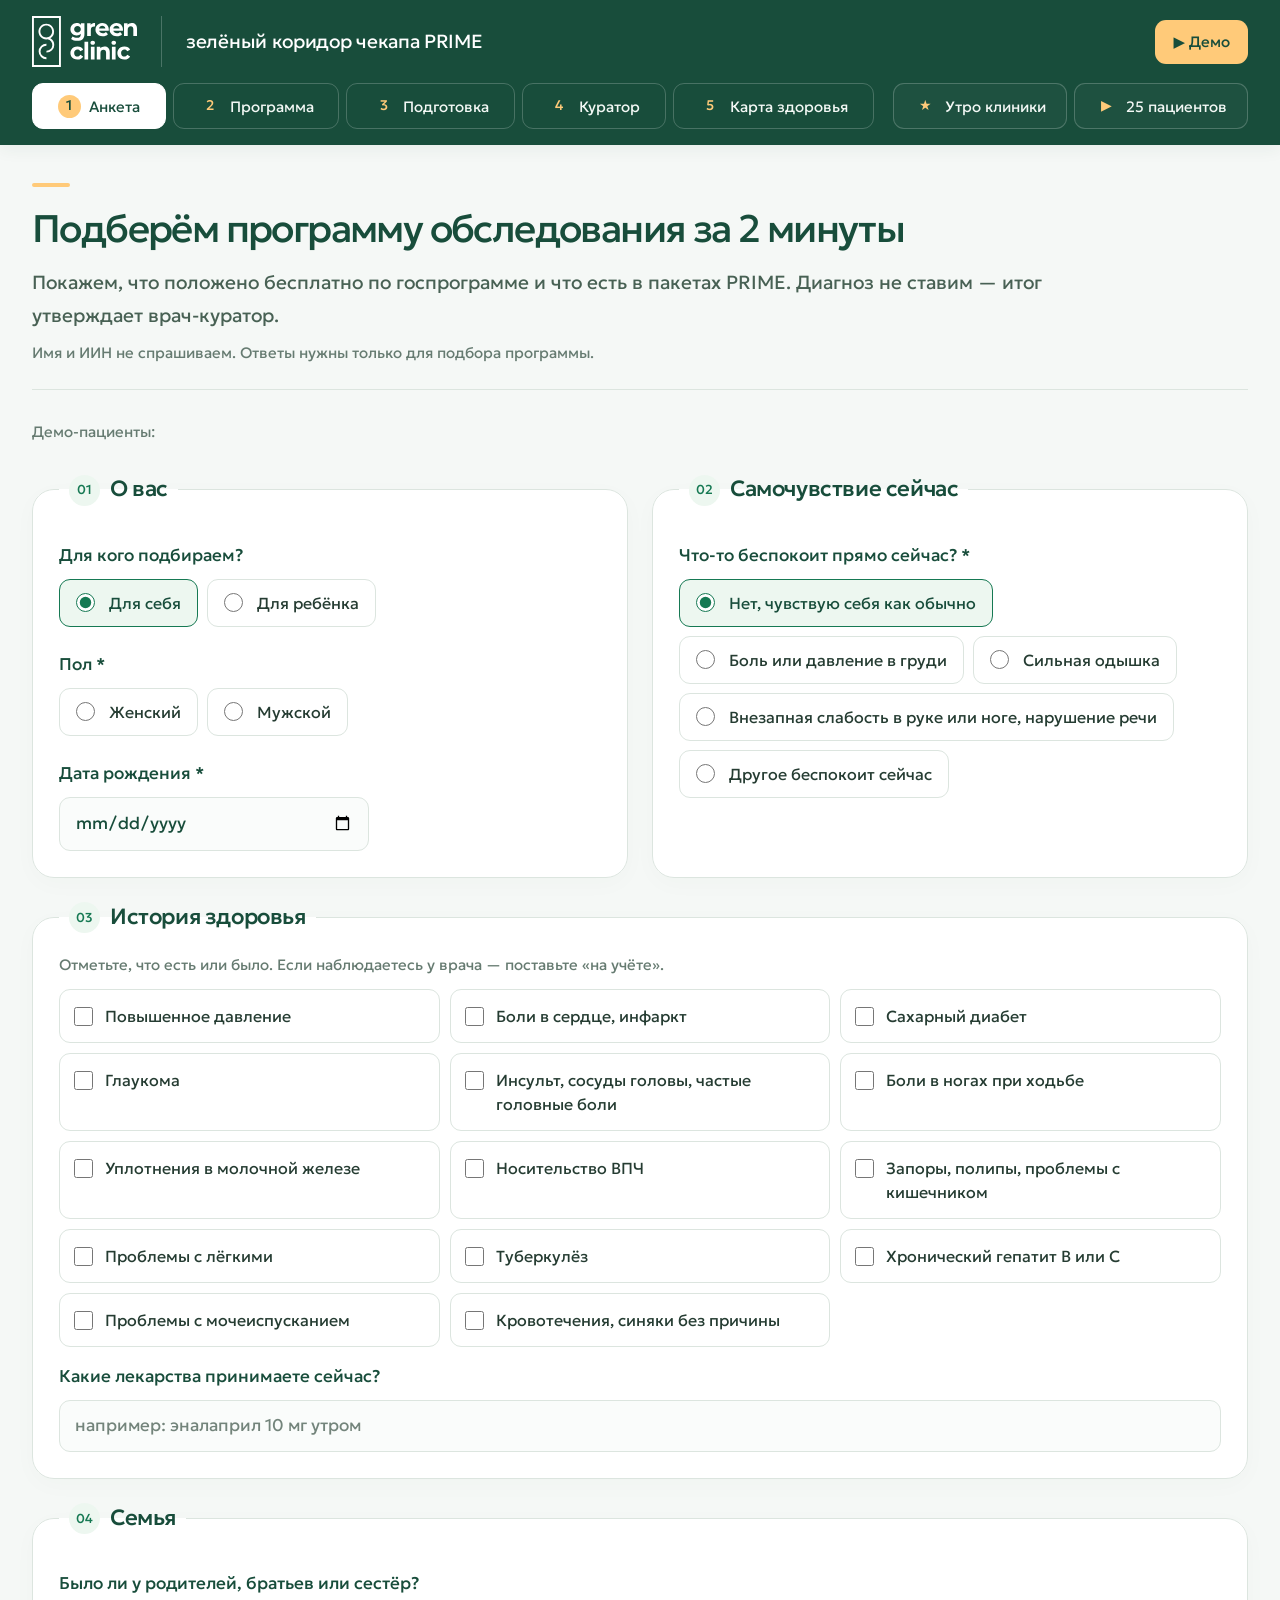
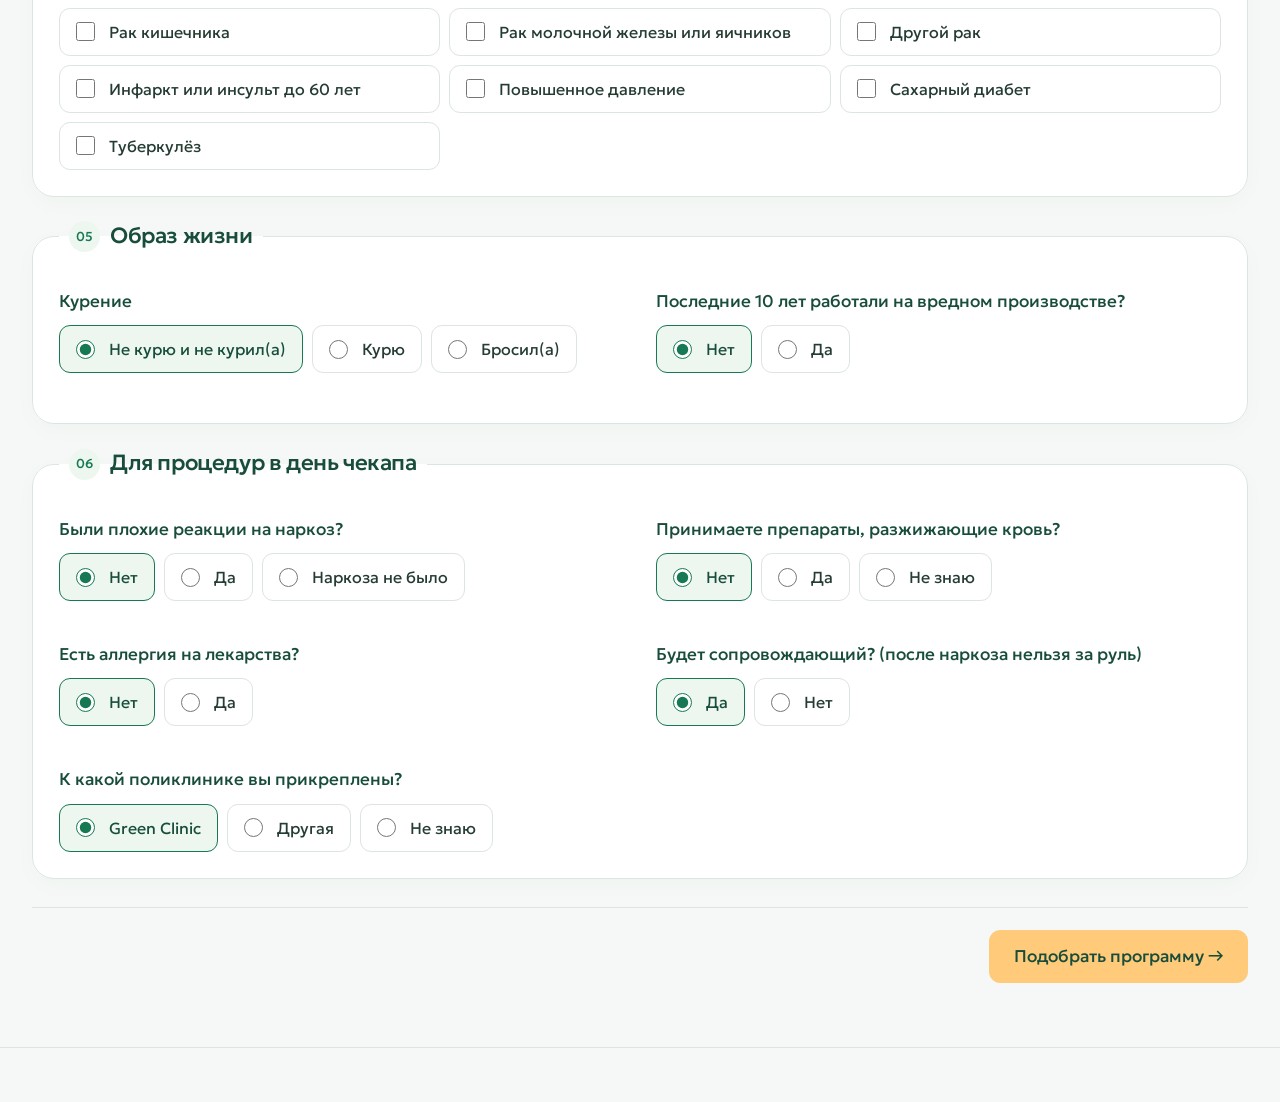
==== static/index.html @ 86896856 "final: Check-up Intelligence — готовый продукт (анкета Натальи → программа PRIME → согласие → подгот" ====
<!doctype html>
<html lang="ru">
<head>
<meta charset="utf-8">
<meta name="viewport" content="width=device-width, initial-scale=1">
<title>Check-up Intelligence — PRIME</title>
<link rel="stylesheet" href="/static/style.css">
<style>/* правки 30.09 после ревью медэксперта — поверх темы */
.exams li.opt { color:#667b71; } .exams li.opt.on { color:inherit; }
.play-btn { background:#ffca79; color:#184d3b; border:0; border-radius:999px; font:600 15px Geologica,system-ui,sans-serif; padding:7px 16px; cursor:pointer; }
.brand { display:flex; align-items:center; gap:10px; color:#fff; text-decoration:none; font-weight:600; }
.prep-img { width:56px; height:56px; float:left; margin:0 12px 4px 0; } .prep-img.big { width:88px; height:88px; }
.prep-line::after, .card.prep::after { content:""; display:block; clear:both; }
.pill-opt { background:#eef1f0; color:#667b71; font-size:11px; border-radius:10px; padding:1px 7px; }
</style>
</head>
<body>
<header class="topbar">
  <a class="brand" href="/"><img src="/static/anketa/logo.svg" alt="Green Clinic" height="34"> <span>зелёный коридор чекапа PRIME</span></a>
  <button class="play-btn" id="btn-play" title="Автопоказ: один пациент проходит все этапы">▶ Демо</button>
  <nav class="steps" id="steps">
    <button data-view="anketa" class="step active"><b>1</b> Анкета</button>
    <button data-view="program" class="step"><b>2</b> Программа</button>
    <button data-view="prep" class="step"><b>3</b> Подготовка</button>
    <button data-view="curator" class="step"><b>4</b> Куратор</button>
    <button data-view="card" class="step"><b>5</b> Карта здоровья</button>
    <button data-view="morning" class="step step-clinic"><b>★</b> Утро клиники</button>
    <button data-view="scenario" class="step step-clinic"><b>▶</b> 25 пациентов</button>
  </nav>
</header>

<main>
  <!-- 1. Анкета -->
  <section id="view-anketa" class="view active">
    <div class="view-head">
      <h1>Подберём программу обследования за 2 минуты</h1>
      <p class="lead">Покажем, что положено бесплатно по госпрограмме и что есть в пакетах PRIME. Диагноз не ставим — итог утверждает врач-куратор.</p>
      <p class="muted small">Имя и ИИН не спрашиваем. Ответы нужны только для подбора программы.</p>
      <div class="samples"><span class="muted small">Демо-пациенты:</span> <span id="sample-buttons"></span></div>
    </div>
    <form id="anketa" class="form" autocomplete="off"></form>
    <div id="stop" class="alert-red hidden"></div>
    <div class="actions"><button id="btn-predict" class="btn-primary">Подобрать программу →</button></div>
  </section>

  <!-- 2. Программа -->
  <section id="view-program" class="view">
    <div class="view-head"><h1>Ваша программа</h1><p class="lead" id="program-lead"></p></div>
    <div id="program"></div>
  </section>

  <!-- 3. Подготовка -->
  <section id="view-prep" class="view">
    <div class="view-head"><h1>Подготовка по дням</h1>
      <p class="lead">Под каждым пунктом — короткий вопрос. Ответьте, чтобы убедиться, что всё понятно.</p></div>
    <div id="prep"></div>
  </section>

  <!-- 4. Куратор -->
  <section id="view-curator" class="view">
    <div class="view-head"><h1>Экран врача-куратора</h1>
      <p class="lead">Правила врач утверждает один раз — скрипт применяет их к каждому пациенту. Здесь куратор проверяет программу, убирает или добавляет пункт и утверждает.</p></div>
    <div id="curator"></div>
  </section>

  <!-- 5. Карта здоровья -->
  <section id="view-card" class="view">
    <div class="view-head"><h1>Карта здоровья</h1>
      <p class="lead">Итог чекапа в одном месте: что пройдено, что осталось, когда повторить.</p></div>
    <div id="card"></div>
  </section>

  <!-- ★ Утро клиники -->
  <section id="view-morning" class="view">
    <div class="view-head"><h1>Утро клиники: карусель кабинетов</h1>
      <p class="lead">Пациенты одного утра с их утверждёнными программами. Каждый идёт в свободный кабинет своей программы: куратор и кровь — сначала, натощак — раньше, наркоз — последним. Скрипт подсказывает, к какому времени звать каждого, чтобы не ждать в коридоре.</p></div>
    <div id="morning"></div>
  </section>
  <!-- ▶ Демо-сценарий -->
  <section id="view-scenario" class="view">
    <div class="view-head"><h1>Демо: 25 пациентов проходят все этапы</h1>
      <p class="lead">Анкета → программа PRIME → информированное согласие → подготовка → утро клиники → карта здоровья и повтор. Всё считает скрипт по правилам с источниками; утверждает врач-куратор.</p></div>
    <div id="scenario"></div>
  </section>
</main>

<footer class="foot muted small" id="foot"></footer>
<script src="/static/app.js"></script>
<script src="/static/spotlight.js"></script>
<script src="/static/tour.js"></script>
</body>
</html>
---- static/style.css ----
/* Green Clinic · PRIME. Local assets and light theme; application classes preserved. */
@font-face {
  font-family: Geologica;
  src: url('/static/fonts/Geologica.ttf') format('truetype');
  font-weight: 100 900;
  font-style: normal;
  font-display: swap;
}
:root {
  color-scheme: light;
  --ink: #184d3b; --text: #253c32; --muted: #667b71;
  --bg: #f5f8f6; --panel: #fff; --line: #dce5df;
  --accent: #ffca79; --free: #167953; --free-bg: #edf7f0;
  --extra: #80520d; --extra-bg: #fff5e4;
  --red: #ac3027; --red-bg: #fff0ed;
  --consent: #456477; --consent-bg: #f0f5f8;
  --shadow: 0 6px 24px #184d3b06;
}
* { box-sizing: border-box; }
html { scroll-padding-top: 170px; }
body { margin: 0; min-width: 320px; background: var(--bg); color: var(--text); font: 18px/1.6 Geologica, Arial, sans-serif; font-synthesis: none; -webkit-font-smoothing: antialiased; }
button, input, select, textarea { font: inherit; }
button, a, input, label, summary { -webkit-tap-highlight-color: transparent; }
button, a, summary { touch-action: manipulation; }
button, summary, select, label:has(input) { cursor: pointer; }
button { line-height: 1.4; }
button:disabled, label:has(input:disabled) { cursor: not-allowed; }
button:disabled { opacity: .5; }
button, input, select, summary, a { transition: background-color .16s, border-color .16s, box-shadow .16s; }
:focus-visible { outline: 3px solid #b67822; outline-offset: 4px; }
a { color: var(--ink); text-underline-offset: 3px; }
h1, h2, h3, p { overflow-wrap: anywhere; }
h1 { margin: 0 0 14px; color: var(--ink); font-size: clamp(32px, 3vw, 44px); font-weight: 450; line-height: 1.18; letter-spacing: -1.6px; }
h2 { margin: 32px 0 16px; color: var(--ink); font-size: 27px; font-weight: 500; line-height: 1.35; letter-spacing: -.65px; }
h3 { margin: 0; color: var(--ink); font-size: 21px; font-weight: 500; line-height: 1.4; letter-spacing: -.25px; }
p { margin: 12px 0; }
b, strong { font-weight: 600; }
.small { font-size: 15px; line-height: 1.6; }
.muted { color: var(--muted); }
.hidden, [hidden] { display: none !important; }
.accent { color: var(--extra); }
.warn { color: var(--red); }

/* Masthead: original logo, seven navigation actions. */
.topbar { position: sticky; top: 0; z-index: 20; display: flex; flex-wrap: wrap; align-items: center; gap: 16px; padding: 16px max(32px, calc((100vw - 1320px) / 2)); background: var(--ink); color: #fff; box-shadow: 0 4px 16px #133e3010; }
.brand { display: flex; align-items: center; gap: 24px; font-size: 19px; font-weight: 400; letter-spacing: -.3px; }
.brand::before { content: ''; display: block; flex: 0 0 120px; height: 51px; background: url('/static/img/green-clinic-logo.svg') left center / auto 51px no-repeat; border-right: 1px solid #ffffff38; }
.brand-mark { display: none; }
.topbar .brand { gap: 24px; font-weight: 400; text-decoration: none; }
.brand:has(img)::before { display: none; }
.topbar .brand img { width: 130px; height: 51px; object-fit: contain; object-position: left center; padding-right: 24px; border-right: 1px solid #ffffff38; }
.topbar .play-btn { margin-left: auto; min-height: 44px; padding: 10px 18px; border-radius: 11px; font-weight: 450; }
.exams .pill-opt { display: inline-block; padding: 3px 8px; border-radius: 7px; font-size: 13px; }
.steps { display: flex; flex: 1 0 100%; gap: 7px; min-width: 0; }
.step { display: inline-flex; align-items: center; justify-content: center; gap: 8px; flex: 1 1 auto; min-height: 46px; padding: 9px 13px; border: 1px solid #ffffff35; border-radius: 11px; background: transparent; color: #f3f8f5; font-size: 15px; white-space: nowrap; }
.step b { display: grid; place-items: center; min-width: 23px; height: 23px; border-radius: 50%; color: var(--accent); font-size: 14px; font-weight: 500; }
.step:hover { background: #ffffff10; border-color: #ffffff70; }
.step.active { background: #fff; border-color: #fff; color: var(--ink); }
.step.active b { background: var(--accent); color: var(--ink); }
.step-clinic { flex-grow: .6; background: #ffffff07; }
.step[data-view='morning'] { margin-left: 12px; }
main { width: 100%; max-width: 1384px; margin: 0 auto; padding: 38px 32px 64px; }
.view { display: none; min-width: 0; }
.view.active { display: block; }
.view-head { margin-bottom: 28px; }
.view-head::before { content: ''; display: block; width: 38px; height: 4px; background: var(--accent); border-radius: 4px; margin-bottom: 20px; }
.lead { max-width: 1110px; margin: 0 0 10px; color: #486154; font-size: 19px; line-height: 1.7; }
.view-head > .small { margin: 8px 0 0; }
.samples { display: flex; align-items: flex-start; gap: 12px; margin-top: 24px; padding-top: 20px; border-top: 1px solid var(--line); }
.samples > span:first-child { flex: 0 0 auto; padding-top: 10px; }
#sample-buttons { display: flex; flex-wrap: wrap; gap: 8px; min-width: 0; }
.samples .chip { background: transparent; }

/* Questionnaire: native controls remain visible and keyboard reachable. */
.form { display: grid; grid-template-columns: repeat(2, minmax(0, 1fr)); gap: 24px; margin-top: 30px; counter-reset: form-section; }
.block { min-width: 0; margin: 0; padding: 20px 26px 26px; background: var(--panel); border: 1px solid var(--line); border-radius: 22px; box-shadow: var(--shadow); }
.block legend { max-width: 100%; padding: 0 10px; color: var(--ink); font-size: 22px; line-height: 1.4; font-weight: 500; letter-spacing: -.4px; }
.block:not(.consent-data) legend::before { counter-increment: form-section; content: counter(form-section, decimal-leading-zero); display: inline-grid; place-items: center; width: 31px; height: 31px; margin-right: 10px; border-radius: 50%; background: var(--free-bg); color: var(--free); font-size: 13px; vertical-align: 2px; letter-spacing: 0; }
.block > p:first-of-type { margin-top: 0; }
.q { min-width: 0; margin: 16px 0 24px; }
.q:last-child { margin-bottom: 0; }
.q-label { display: block; margin-bottom: 10px; font-size: 17px; font-weight: 450; color: var(--ink); }
.chips { display: flex; flex-wrap: wrap; gap: 9px; }
.chip { display: inline-flex; align-items: center; justify-content: flex-start; gap: 9px; max-width: 100%; min-height: 48px; padding: 11px 16px; border: 1px solid var(--line); border-radius: 11px; background: #fff; color: var(--text); font-size: 16px; line-height: 1.5; text-align: left; overflow-wrap: anywhere; }
.chip:hover { border-color: var(--free); background: #f6faf7; }
.chip:has(input:focus-visible), .chip:focus-visible { outline: 3px solid #b67822; outline-offset: 3px; }
.chip input { display: inline-block; }
.chip.on { border-color: var(--free); background: var(--free-bg); color: var(--ink); }
button.chip.on { background: var(--ink); border-color: var(--ink); color: #fff; }
.chip.ok { background: var(--free-bg); border-color: var(--free); color: #146444; }
.chip.bad { background: var(--red-bg); border-color: var(--red); color: var(--red); }
.chip.small { min-height: 44px; padding: 8px 12px; font-size: 14px; }
input[type='checkbox'], input[type='radio'] { flex-shrink: 0; width: 19px; height: 19px; margin: 0 5px 0 0; accent-color: var(--free); vertical-align: -3px; }
input[type='text'], input[type='number'], input[type='date'], input:not([type]), select, .note { min-width: 0; max-width: 100%; min-height: 50px; padding: 12px 15px; border: 1px solid var(--line); border-radius: 11px; background: #fafcfb; color: var(--ink); font-size: 17px; line-height: 1.5; }
input::placeholder { color: #73847b; opacity: 1; }
input:hover, select:hover { border-color: #a3b9ab; }
input:focus, select:focus { border-color: var(--free); background: #fff; }
.q > input { width: 100%; }
.q > input[type='number'], .q > input[type='date'] { max-width: 310px; }
.block:has([name='conditions']), .block:has([name='family_history']), .block:has([name='anesthesia_reaction']), .consent-data { grid-column: 1 / -1; }
.cond-grid { display: grid; grid-template-columns: repeat(3, minmax(0, 1fr)); gap: 10px; margin-top: 6px; }
.cond { min-width: 0; padding: 14px; border: 1px solid var(--line); border-radius: 11px; font-size: 16px; line-height: 1.5; }
.cond > label { display: flex; gap: 7px; align-items: flex-start; }
.cond input { margin-top: 3px; }
.cond:hover { border-color: #a3b9ab; }
.cond.on { border-color: var(--free); background: var(--free-bg); }
.cond .reg { display: flex; margin: 12px 0 0 26px; color: var(--ink); }
.block:has([name='family_history']) .chips { display: grid; grid-template-columns: repeat(3, minmax(0, 1fr)); }
.block:has([name='anesthesia_reaction']) { display: grid; grid-template-columns: repeat(2, minmax(0, 1fr)); column-gap: 32px; }
.block:has([name='smoke_status']), .block:has([name='last_period']) { grid-column: 1 / -1; display: grid; grid-template-columns: repeat(2, minmax(0, 1fr)); column-gap: 32px; }
.block:has([name='dysuria']) { grid-column: 1 / -1; }
.consent-data { background: var(--consent-bg); border-color: #c9d8e1; box-shadow: none; }
.consent-data legend { color: var(--consent); font-size: 19px; }
.consent-data p { max-width: 1120px; margin: 4px 0 15px; }
.consent-data .chip { border-color: #bdced8; }
.consent-data .chip.on, .consent .chip.on, .consent-check .chip.on { color: #2d4f62; background: #e3edf3; border-color: #7394a6; }
.consent-data input, .consent input, .consent-check input { accent-color: var(--consent); }
.chip:has(input[name='urgent']:checked:not([value='none'])) { background: var(--red-bg); color: var(--red); border-color: var(--red); }
.chip:has(input[name='urgent']:checked:not([value='none'])) input { accent-color: var(--red); }

/* Actions and feedback. */
.actions { display: flex; flex-wrap: wrap; justify-content: flex-end; align-items: center; gap: 16px; margin-top: 28px; padding-top: 22px; border-top: 1px solid var(--line); }
.btn-primary, .btn { display: inline-flex; align-items: center; justify-content: center; gap: 10px; min-height: 52px; max-width: 100%; padding: 14px 24px; border-radius: 11px; border: 1px solid var(--ink); font-size: 17px; font-weight: 450; text-align: center; }
.btn-primary { background: var(--accent); border-color: var(--accent); color: var(--ink); }
.btn-primary:hover:not(:disabled) { background: #ffbd57; border-color: #ffbd57; box-shadow: 0 4px 12px #b5791720; }
.btn { background: #fff; color: var(--ink); }
.btn:hover:not(:disabled) { background: var(--free-bg); }
.btn.small { min-height: 44px; padding: 9px 14px; font-size: 14px; }
.alert-red { margin-top: 22px; padding: 24px 28px; border: 1px solid #e5b0a9; border-left: 5px solid var(--red); border-radius: 16px; background: var(--red-bg); color: var(--red); font-size: 20px; line-height: 1.65; }
.approved { padding: 11px 16px; border-radius: 10px; color: #146444; background: var(--free-bg); font-weight: 500; }

/* Program, consent, preparation, and the daily route. */
.grid2 { display: grid; grid-template-columns: repeat(2, minmax(0, 1fr)); gap: 24px; align-items: start; }
.grid2 > * { min-width: 0; }
#program > .grid2 > div > h2 { min-height: 73px; margin-top: 0; }
.card { min-width: 0; margin-bottom: 18px; padding: 24px 26px; border: 1px solid var(--line); border-radius: 20px; background: var(--panel); box-shadow: var(--shadow); }
.card > p:first-child { margin-top: 0; }
.card > :last-child { margin-bottom: 0; }
.card-top { display: flex; flex-direction: column; align-items: flex-start; gap: 12px; margin-bottom: 14px; }
.card.free { border-top: 4px solid var(--free); }
.card.prime { border-top: 4px solid var(--ink); }
.card.prime > p:first-child { padding-bottom: 16px; border-bottom: 1px solid var(--line); color: var(--ink); }
.card.extra { background: var(--extra-bg); border-color: #f0d9b2; border-top: 4px solid var(--accent); }
.muted-card { background: #edf2ee; box-shadow: none; }
.muted-card h3 { color: #536b5e; font-size: 18px; }
.pill, .pill-free-s { display: inline-block; max-width: 100%; width: fit-content; padding: 5px 11px; border-radius: 8px; font-size: 14px; line-height: 1.5; font-weight: 500; }
.pill-free, .pill-free-s { background: #e0f1e6; color: #146444; }
.pill-extra { background: var(--accent); color: #60400f; }
.pill-free-s { padding: 3px 8px; font-size: 13px; vertical-align: 1px; }
.h-free { color: var(--free); }
.h-prime { color: var(--ink); }
.dots { margin: 12px 0; padding-left: 22px; }
.dots li { padding: 3px 0 3px 3px; }
.dots li::marker { color: var(--free); }
.exams { list-style: none; padding: 0; margin: 0; }
.exams li { padding: 12px 0; border-bottom: 1px solid #e7eee9; }
.exams li:last-child { border-bottom: 0; }
.exams li.emph { margin: 0 -12px; padding: 12px; background: var(--extra-bg); border-radius: 9px; }
.choice { display: grid; gap: 9px; margin: 18px 0; }
.choice label { display: flex; align-items: flex-start; gap: 7px; padding: 13px 14px; border: 1px solid var(--line); border-radius: 11px; font-size: 16px; line-height: 1.6; }
.choice input { margin-top: 4px; }
.choice label:hover { border-color: var(--free); }
.choice label.on { border-color: var(--free); background: var(--free-bg); }
.meta { margin-top: 14px; color: var(--muted); font-size: 14px; line-height: 1.65; overflow-wrap: anywhere; }
.src { border-bottom: 1px dotted var(--muted); cursor: help; }
.extra-row { display: flex; align-items: flex-start; gap: 10px; padding: 12px 0; }
.extra-row input { margin-top: 5px; accent-color: #9a6720; }
.card.consent { border-color: #cbd9e2; border-top: 4px solid var(--consent); background: #fbfdfe; }
.consent > p:first-child { max-width: 1120px; color: #486274; }
.consent-item { padding: 22px 0; border-top: 1px solid #d9e3e9; }
.consent-item h3 { color: #36576b; }
.consent-item.ok h3 { color: var(--free); }
.consent-item dl { display: grid; grid-template-columns: 150px minmax(0, 1fr); gap: 8px 20px; margin: 16px 0; font-size: 16px; }
.consent-item dt { color: var(--consent); font-weight: 450; }
.consent-item dd { margin: 0; }
.consent-item .chip { margin-top: 15px; }
.consent-check { display: grid; gap: 10px; margin-top: 22px; padding: 18px; border: 1px solid #d5e0e7; border-radius: 13px; color: #36576b; background: var(--consent-bg); }
.consent-check .chip { font-size: 15px; }
.route { padding: 0; margin: 0; list-style: none; border: 1px solid var(--line); border-radius: 20px; background: #fff; overflow: hidden; }
.route li { display: grid; grid-template-columns: 76px minmax(0, 1fr) 65px; align-items: start; gap: 20px; padding: 22px 26px; border-bottom: 1px solid var(--line); }
.route li:last-child { border-bottom: 0; }
.route .time { padding: 5px 0; border-radius: 8px; background: var(--free-bg); color: var(--ink); font-size: 20px; text-align: center; font-weight: 500; font-variant-numeric: tabular-nums; }
.route li > .small { padding-top: 7px; text-align: right; }
.r-body { min-width: 0; }
.r-title { margin-bottom: 5px; color: var(--ink); font-size: 19px; font-weight: 500; }
.room { display: inline-block; margin: 0 6px 4px 0; padding: 4px 9px; border-radius: 7px; background: var(--ink); color: #fff; font-size: 14px; font-weight: 450; vertical-align: 2px; white-space: nowrap; }
.prep-info { margin-top: 14px; padding: 10px 16px; border: 1px solid #f0dfc1; border-radius: 11px; background: var(--extra-bg); }
.prep-info summary { min-height: 28px; color: var(--extra); font-size: 16px; font-weight: 500; }
.prep-info[open] summary { margin-bottom: 8px; }
.prep-line { padding: 7px 0; font-size: 16px; line-height: 1.7; }
.prep-line .meta { margin-top: 4px; }
.prep h3 { color: var(--ink); }
.prep { border-left: 4px solid var(--accent); }
.prep > p { max-width: 1050px; }
.quiz { margin-top: 20px; padding: 18px 20px; border: 1px solid #e4eae5; border-radius: 13px; background: #f6f9f7; }
.ok-t, .bad-t { margin-top: 12px; font-weight: 500; }
.ok-t { color: var(--free); }
.bad-t { color: var(--red); }

/* Clinical tables and the health record. */
.tbl { width: 100%; margin-top: 18px; border-spacing: 0; border: 1px solid var(--line); border-radius: 16px; background: #fff; overflow: hidden; }
.tbl th { padding: 16px 18px; color: #fff; background: var(--ink); font-size: 16px; font-weight: 450; text-align: left; line-height: 1.45; }
.tbl td { padding: 15px 18px; border-top: 1px solid var(--line); vertical-align: top; overflow-wrap: anywhere; }
.tbl tbody tr:first-child td { border-top: 0; }
.tbl tbody tr:nth-child(even) { background: #f8faf8; }
.tbl tbody tr:hover { background: #f0f6f2; }
.tbl tr.off td { color: #758078; background: #f0f2f0; text-decoration: line-through; }
.tbl td:first-child:has(input[type='checkbox']) { width: 64px; text-align: center; }
.tbl input[type='checkbox'] { margin-top: 4px; }
.grid2.curator { grid-template-columns: minmax(0, 1fr); gap: 18px; }
.curator .card { margin-bottom: 0; }
.curator .card:first-child { display: grid; grid-template-columns: repeat(2, minmax(0, 1fr)); column-gap: 32px; }
.curator .card:first-child > h3, .curator .card:first-child > .dots, .curator .card:first-child > p { grid-column: 1; }
.curator .consent-check { grid-column: 2; grid-row: 1 / span 3; margin-top: 0; }
.curator .card:nth-child(2) { display: grid; grid-template-columns: 1fr 1fr auto; align-items: center; gap: 20px; }
.curator select { display: block; width: 100%; margin: 0; }
select { min-width: 0; margin-right: 8px; }
#curator > .tbl { table-layout: fixed; }
#curator > .tbl th:first-child { width: 5%; }
#curator > .tbl th:nth-child(2) { width: 30%; }
#curator > .tbl th:nth-child(3) { width: 19%; }
#curator > .tbl th:nth-child(4) { width: 28%; }
#curator > .tbl th:nth-child(5) { width: 18%; }
.sheet { display: none; }
.progress { height: 12px; background: #dfeae3; border-radius: 10px; overflow: hidden; }
.progress div { height: 100%; background: var(--free); border-radius: inherit; }
#card > p:first-child { padding: 16px 20px; border: 1px solid #cae0d1; border-radius: 12px; color: #226347; background: var(--free-bg); }
#card > .tbl { table-layout: fixed; }
#card > .tbl th:first-child { width: 90px; }
#card > .tbl th:nth-child(2) { width: 43%; }
.note { width: 100%; }
.note.wide { max-width: 640px; margin-top: 14px; }
.next { list-style: none; padding: 0; margin: 0; background: #fff; border: 1px solid var(--line); border-radius: 16px; }
.next li { display: flex; flex-wrap: wrap; align-items: center; gap: 12px; padding: 16px 20px; border-bottom: 1px solid var(--line); }
.next li:last-child { border-bottom: 0; }
.next li > b { color: var(--ink); font-size: 22px; }
.next li > button { margin-left: auto; }
.stars { display: flex; gap: 8px; }
.star { display: grid; place-items: center; min-width: 48px; min-height: 48px; padding: 0; border: 0; border-radius: 8px; background: transparent; color: #b4c3b9; font-size: 36px; line-height: 1; }
.star.on { color: #b77716; }
.star:hover { background: var(--extra-bg); color: #b77716; }

/* Morning operations: readable metrics and distinct scheduling lanes. */
.mode { gap: 10px; align-items: center; margin: 0 0 20px; }
.places { display: inline-flex; flex-wrap: wrap; align-items: center; gap: 8px; margin-left: auto; color: var(--muted); font-size: 15px; }
.places .chip { justify-content: center; min-width: 44px; }
.capacity { margin-bottom: 20px; padding: 18px 22px; border: 1px solid #ecd4ad; border-radius: 14px; background: var(--extra-bg); color: #77541d; font-size: 16px; }
.capacity b { margin: 0 5px; color: var(--ink); font-size: 23px; white-space: nowrap; }
.compare { display: grid; grid-template-columns: repeat(3, minmax(0, 1fr)); gap: 24px; margin-bottom: 20px; padding: 26px 28px; border: 1px solid #c5dccd; border-radius: 20px; background: #eaf4ee; }
.compare > div + div { padding-left: 24px; border-left: 1px solid #c5dccd; }
.compare .muted { color: #466755; }
.compare b { display: block; margin-top: 7px; color: var(--ink); font-size: 32px; line-height: 1.3; font-weight: 500; letter-spacing: -.7px; font-variant-numeric: tabular-nums; }
.kpis { display: grid; grid-template-columns: repeat(4, minmax(0, 1fr)); gap: 16px; margin: 18px 0 24px; }
.kpi { min-width: 0; padding: 22px 24px; border: 1px solid var(--line); border-radius: 18px; background: #fff; box-shadow: var(--shadow); }
.kpi b { display: block; margin-bottom: 7px; color: var(--ink); font-size: 36px; line-height: 1.25; font-weight: 500; letter-spacing: -1px; }
.kpi span { display: block; color: var(--muted); font-size: 15px; line-height: 1.6; }
.warn-k { border-color: #ecd4ad; background: var(--extra-bg); }
.warn-k b { color: var(--extra); }
#scenario .warn-k { border-color: #e6b9b2; background: var(--red-bg); }
#scenario .warn-k b, #scenario .warn-k span { color: var(--red); }
.gantt { position: relative; padding: 20px 30px 14px 22px; border: 1px solid var(--line); border-radius: 18px; background: #fff; }
.g-row { display: grid; grid-template-columns: 295px minmax(0, 1fr); align-items: center; gap: 18px; padding: 15px 0; border-bottom: 1px solid #e8eeea; }
.g-label { min-width: 0; color: var(--ink); font-size: 16px; font-weight: 450; line-height: 1.5; }
.g-label .small { margin-top: 4px; font-size: 13px; font-weight: 400; }
.g-track { position: relative; height: 36px; border-radius: 7px; background: repeating-linear-gradient(90deg, transparent 0, transparent calc(12.5% - 1px), #dfe7e1 calc(12.5% - 1px), #dfe7e1 12.5%), #f4f7f5; }
.g-bar { position: absolute; top: 3px; bottom: 3px; display: flex; align-items: center; justify-content: center; border-radius: 5px; color: #fff; font-size: 12px; line-height: 1; font-weight: 500; overflow: hidden; }
.g-axis { position: relative; height: 35px; margin: 12px 0 0 313px; overflow: clip; }
.g-axis span { position: absolute; color: #586f62; font-size: 13px; transform: translateX(-50%); white-space: nowrap; }
.g-axis span:first-child { transform: none; }
.b-cur { background: #456c88; }
.b-lab { background: #8661a5; }
.b-diag { background: #167953; }
.b-endo { background: #b65327; }
.b-rest { background: #d3ded6; color: #3f594a; }
.legend { display: flex; flex-wrap: wrap; gap: 10px; margin-top: 16px; }
.legend span { padding: 6px 12px; border-radius: 8px; color: #fff; font-size: 14px; }
.legend .b-rest { color: #3f594a; }
.load { display: grid; gap: 0; padding: 14px 24px; border: 1px solid var(--line); border-radius: 18px; background: #fff; }
.l-row { display: grid; grid-template-columns: 340px minmax(0, 1fr) 58px; align-items: center; gap: 22px; padding: 12px 0; border-bottom: 1px solid #e8eeea; font-size: 16px; }
.l-row:last-child { border-bottom: 0; }
.l-row > span:last-child { color: var(--ink); font-weight: 500; text-align: right; font-variant-numeric: tabular-nums; }
.l-bar { height: 12px; border-radius: 8px; background: #e9efeb; overflow: hidden; }
.l-bar div { max-width: 100%; height: 100%; border-radius: inherit; background: var(--free); }
.scn-wrap { width: 100%; overflow-x: auto; border: 1px solid var(--line); border-radius: 16px; background: #fff; }
.tbl.scn { min-width: 1200px; margin: 0; border: 0; border-radius: 0; table-layout: fixed; }
.tbl.scn th, .tbl.scn td { padding: 16px 13px; font-size: 15px; }
.tbl.scn th:first-child { width: 14%; }
.tbl.scn th:nth-child(2) { width: 7%; }
.tbl.scn th:nth-child(3) { width: 24%; }
.tbl.scn th:nth-child(4) { width: 17%; }
.tbl.scn th:nth-child(5) { width: 9%; }
.tbl.scn th:nth-child(6) { width: 14%; }
.tbl.scn th:nth-child(7) { width: 15%; }
.tbl.scn .small { font-size: 14px; }
.tbl.scn td:nth-child(2) { color: var(--free); font-weight: 500; }
.tbl.scn tr.stop td { color: var(--red); background: var(--red-bg); font-weight: 400; }
.tbl.scn tr.stop .chip { color: var(--red); border-color: #e4b5ad; background: #fff8f6; }
.foot { max-width: 1320px; margin: 0 auto; padding: 24px 0 30px; border-top: 1px solid var(--line); font-size: 13px; line-height: 1.8; }

@media (min-width: 1600px) {
  main { max-width: 1480px; }
  .topbar { padding-inline: max(40px, calc((100vw - 1416px) / 2)); }
  .step { font-size: 16px; }
}
@media (max-width: 1100px) {
  .topbar { padding: 14px 24px; }
  .steps { flex-wrap: wrap; }
  .step { flex: 1 1 auto; }
  .step[data-view='morning'] { margin-left: 0; }
  main { padding-inline: 24px; }
  .form, .grid2 { gap: 18px; }
  .block, .card { padding-inline: 20px; }
  .cond-grid, .block:has([name='family_history']) .chips { grid-template-columns: repeat(2, minmax(0, 1fr)); }
  .places { width: 100%; margin-left: 0; }
  .compare b { font-size: 27px; }
  .g-row { grid-template-columns: 240px minmax(0, 1fr); }
  .g-axis { margin-left: 258px; }
  .foot { margin-inline: 24px; }
}
@media (max-width: 860px) {
  html { scroll-padding-top: 24px; }
  .topbar { position: relative; }
  body { font-size: 17px; }
  .grid2, .form { grid-template-columns: minmax(0, 1fr); }
  #program > .grid2 > div > h2 { min-height: 0; }
  .curator .card:first-child, .curator .card:nth-child(2) { display: block; }
  .curator .consent-check { margin-top: 22px; }
  .curator select { margin: 18px 0 14px; }
  .block:has([name='anesthesia_reaction']), .block:has([name='smoke_status']), .block:has([name='last_period']) { grid-template-columns: minmax(0, 1fr); }
  .kpis { grid-template-columns: repeat(2, minmax(0, 1fr)); }
  .compare { gap: 16px; padding: 20px; }
  .compare > div + div { padding-left: 16px; }
  .compare b { font-size: 24px; }
  .l-row { grid-template-columns: 240px minmax(0, 1fr) 50px; gap: 15px; }
  .route li { gap: 14px; padding: 20px; }
  .samples { flex-direction: column; }
  .samples > span:first-child { padding-top: 0; }
}
@media (max-width: 600px) {
  body { font-size: 16px; }
  .topbar { display: grid; grid-template-columns: minmax(0, 1fr) auto; padding: 16px; gap: 18px 10px; }
  .brand { gap: 16px; font-size: 14px; line-height: 1.65; letter-spacing: 0; }
  .brand::before { flex-basis: 99px; height: 43px; background-size: auto 40px; }
  .topbar .brand { gap: 12px; min-width: 0; font-size: 12px; line-height: 1.5; }
  .topbar .brand img { flex: 0 0 76px; width: 76px; height: 38px; padding-right: 12px; }
  .topbar .play-btn { margin: 0; padding: 10px 12px; font-size: 13px; }
  .steps { display: grid; grid-column: 1 / -1; grid-template-columns: repeat(2, minmax(0, 1fr)); gap: 7px; width: 100%; }
  .step { justify-content: flex-start; gap: 7px; min-height: 44px; padding: 9px 10px; font-size: 13px; white-space: normal; }
  .step[data-view='card'] { grid-column: 1 / -1; }
  .step-clinic { margin-top: 4px; }
  .step b { min-width: 22px; height: 22px; font-size: 13px; }
  main { padding: 28px 16px 40px; }
  h1 { font-size: 32px; line-height: 1.2; letter-spacing: -1.1px; }
  h2 { margin: 28px 0 14px; font-size: 23px; letter-spacing: -.55px; }
  h3 { font-size: 20px; }
  .lead { font-size: 17px; line-height: 1.7; }
  .small { font-size: 14px; }
  .view-head { margin-bottom: 24px; }
  .view-head::before { margin-bottom: 16px; }
  .samples { gap: 10px; margin-top: 20px; padding-top: 16px; }
  #sample-buttons { gap: 7px; }
  .samples .chip.small { padding: 8px 10px; font-size: 13px; }
  .form { gap: 24px; margin-top: 26px; }
  .block { padding: 17px 18px 21px; border-radius: 18px; }
  .block legend { font-size: 20px; padding-inline: 6px; }
  .block:not(.consent-data) legend::before { width: 27px; height: 27px; margin-right: 7px; font-size: 12px; }
  .consent-data legend { font-size: 18px; }
  .q { margin: 14px 0 24px; }
  .q-label { font-size: 16px; }
  .chip { min-height: 47px; padding: 11px 12px; font-size: 15px; }
  .chip input { width: 18px; height: 18px; margin-right: 1px; }
  .chips { gap: 8px; }
  .cond-grid, .block:has([name='family_history']) .chips { grid-template-columns: minmax(0, 1fr); }
  .cond { padding: 12px; }
  .q > input[type='number'], .q > input[type='date'] { max-width: 100%; }
  input[type='text'], input[type='number'], input[type='date'], input:not([type]), select, .note { width: 100%; font-size: 16px; }
  .actions { align-items: stretch; gap: 12px; margin-top: 24px; padding-top: 20px; }
  .actions > * { width: 100%; }
  .btn-primary, .btn { min-height: 50px; padding: 13px 16px; font-size: 16px; }
  .alert-red { padding: 19px; font-size: 18px; }
  .card { padding: 20px 18px; border-radius: 17px; }
  .grid2 { gap: 20px; }
  .meta { font-size: 13px; }
  .consent-item { padding: 20px 0; }
  .consent-item dl { grid-template-columns: minmax(0, 1fr); gap: 4px; font-size: 15px; }
  .consent-item dt:not(:first-child) { margin-top: 9px; }
  .consent-check { padding: 14px; }
  .route { border-radius: 17px; }
  .route li { grid-template-columns: minmax(0, 1fr) auto; gap: 12px; padding: 20px 16px; }
  .route .time { grid-column: 1; grid-row: 1; width: 72px; font-size: 18px; }
  .route .r-body { grid-column: 1 / -1; grid-row: 2; }
  .route li > span:last-child { grid-column: 2; grid-row: 1; }
  .r-title { font-size: 18px; }
  .prep-info { padding: 10px 12px; }
  .prep-line { font-size: 15px; }
  .quiz { padding: 16px 14px; }
  .quiz .chip { width: 100%; }
  .next li { gap: 9px; padding: 15px 16px; }
  .next li > button { margin-left: 0; }
  .mode > .chip { width: 100%; }
  .places { font-size: 14px; }
  .capacity { padding: 16px 18px; font-size: 15px; }
  .capacity b { font-size: 21px; }
  .compare { grid-template-columns: minmax(0, 1fr); gap: 16px; border-radius: 17px; }
  .compare > div + div { padding: 16px 0 0; border-left: 0; border-top: 1px solid #c5dccd; }
  .compare b { font-size: 29px; }
  .kpis { gap: 10px; margin: 16px 0 20px; }
  .kpi { padding: 17px 15px; border-radius: 15px; }
  .kpi b { font-size: 28px; letter-spacing: -.65px; }
  .kpi span { font-size: 13px; }
  .gantt { padding: 8px 16px 10px; }
  .g-row { grid-template-columns: minmax(0, 1fr); gap: 10px; padding: 15px 0; }
  .g-label { font-size: 15px; }
  .g-label .small { font-size: 12px; }
  .g-track { width: 100%; height: 32px; }
  .g-bar { font-size: 10px; }
  .g-axis { margin-left: 0; height: 27px; }
  .g-axis span { font-size: 10px; }
  .g-axis span:nth-child(even) { display: none; }
  .legend { gap: 7px; }
  .legend span { padding: 5px 9px; font-size: 12px; }
  .load { padding: 8px 16px; }
  .l-row { grid-template-columns: minmax(0, 1fr) 44px; gap: 9px; font-size: 14px; }
  .l-row > span:first-child { grid-column: 1 / -1; }
  .l-bar { height: 10px; }
  .foot { margin-inline: 16px; padding: 20px 0 24px; font-size: 12px; }
}

/* Mobile clinical tables become labeled rows; only the scenario scrolls. */
@media screen and (max-width: 700px) {
  #curator > .tbl, #card > .tbl { display: block; border: 0; border-radius: 0; overflow: visible; background: transparent; }
  #curator > .tbl thead, #card > .tbl thead { position: absolute; width: 1px; height: 1px; padding: 0; overflow: hidden; clip-path: inset(50%); }
  #curator > .tbl tbody, #card > .tbl tbody { display: grid; gap: 12px; }
  #curator > .tbl tr, #card > .tbl tr { display: grid; grid-template-columns: 26px minmax(0, 1fr); gap: 8px 12px; padding: 18px 16px; border: 1px solid var(--line); border-radius: 14px; background: #fff; }
  #curator > .tbl td, #card > .tbl td { display: block; width: auto; padding: 0; border: 0; font-size: 15px; }
  #curator > .tbl td:first-child, #card > .tbl td:first-child { grid-column: 1; grid-row: 1; }
  #curator > .tbl td:nth-child(n+2), #card > .tbl td:nth-child(n+2) { grid-column: 2; }
  #curator > .tbl td:nth-child(2), #card > .tbl td:nth-child(2) { font-size: 17px; color: var(--ink); font-weight: 500; }
  #curator > .tbl td:nth-child(3)::before { content: 'Тип: '; font-weight: 500; }
  #curator > .tbl td:nth-child(4)::before { content: 'Почему: '; font-weight: 500; }
  #curator > .tbl td:nth-child(5)::before { content: 'Источник: '; font-weight: 500; }
  #card > .tbl td:nth-child(3)::before { content: 'Результат / заключение'; display: block; margin-bottom: 7px; color: var(--muted); font-size: 14px; }
  #curator > .tbl tr.off { background: #f0f2f0; }
}
@media (prefers-reduced-motion: reduce) {
  *, *::before, *::after { transition: none !important; animation: none !important; scroll-behavior: auto !important; }
}

/* Print only the final sheet; hidden screens must not create blank pages. */
@page { size: A4; margin: 14mm; }
@media print {
  html, body { min-width: 0; margin: 0; padding: 0; background: #fff; color: #172a20; font-size: 10pt; }
  body > :not(main), main > .view { display: none !important; }
  main, #view-curator, #curator { display: block !important; width: 100%; max-width: none; margin: 0; padding: 0; }
  #view-curator > :not(#curator), #curator > :not(#final-sheet) { display: none !important; }
  #final-sheet, #final-sheet * { visibility: visible; }
  #final-sheet { display: block !important; position: static; width: 100%; margin: 0; color: #172a20; }
  #final-sheet h2 { margin: 0 0 12pt; color: #184d3b; font-size: 20pt; }
  #final-sheet p { margin: 8pt 0; font-size: 10pt; line-height: 1.5; }
  #final-sheet .small { font-size: 9pt; }
  #final-sheet .tbl { display: table; width: 100%; margin: 12pt 0; border-collapse: collapse; border: 1px solid #9cafa2; border-radius: 0; table-layout: fixed; overflow: visible; }
  #final-sheet .tbl tbody { display: table-row-group; }
  #final-sheet .tbl tr { display: table-row; break-inside: avoid; background: #fff; }
  #final-sheet .tbl td { display: table-cell; padding: 5pt 7pt; border: 1px solid #c8d2cc; color: #172a20; font-size: 9pt; line-height: 1.4; }
  #final-sheet .tbl td:first-child { width: 47%; }
  #final-sheet .tbl td:nth-child(2) { width: 23%; }
  #final-sheet .tbl td:nth-child(3) { width: 30%; }
}
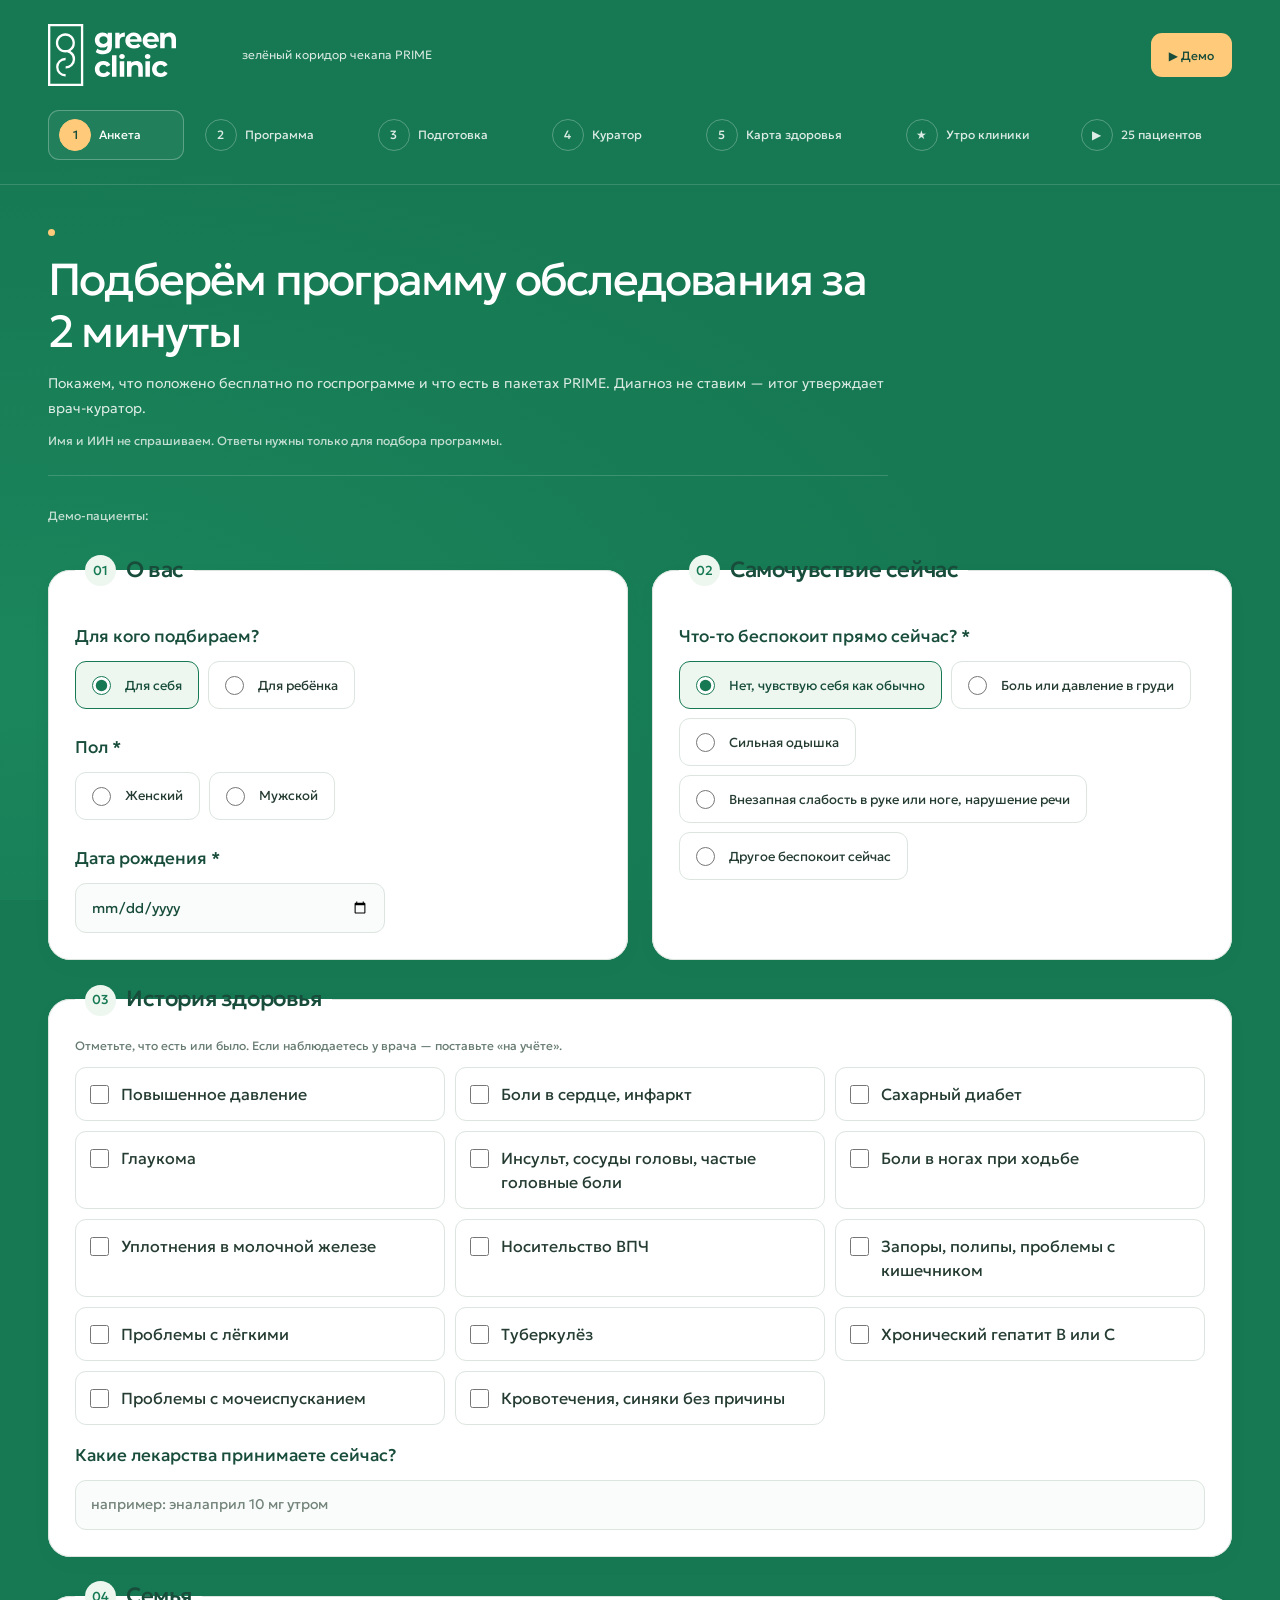
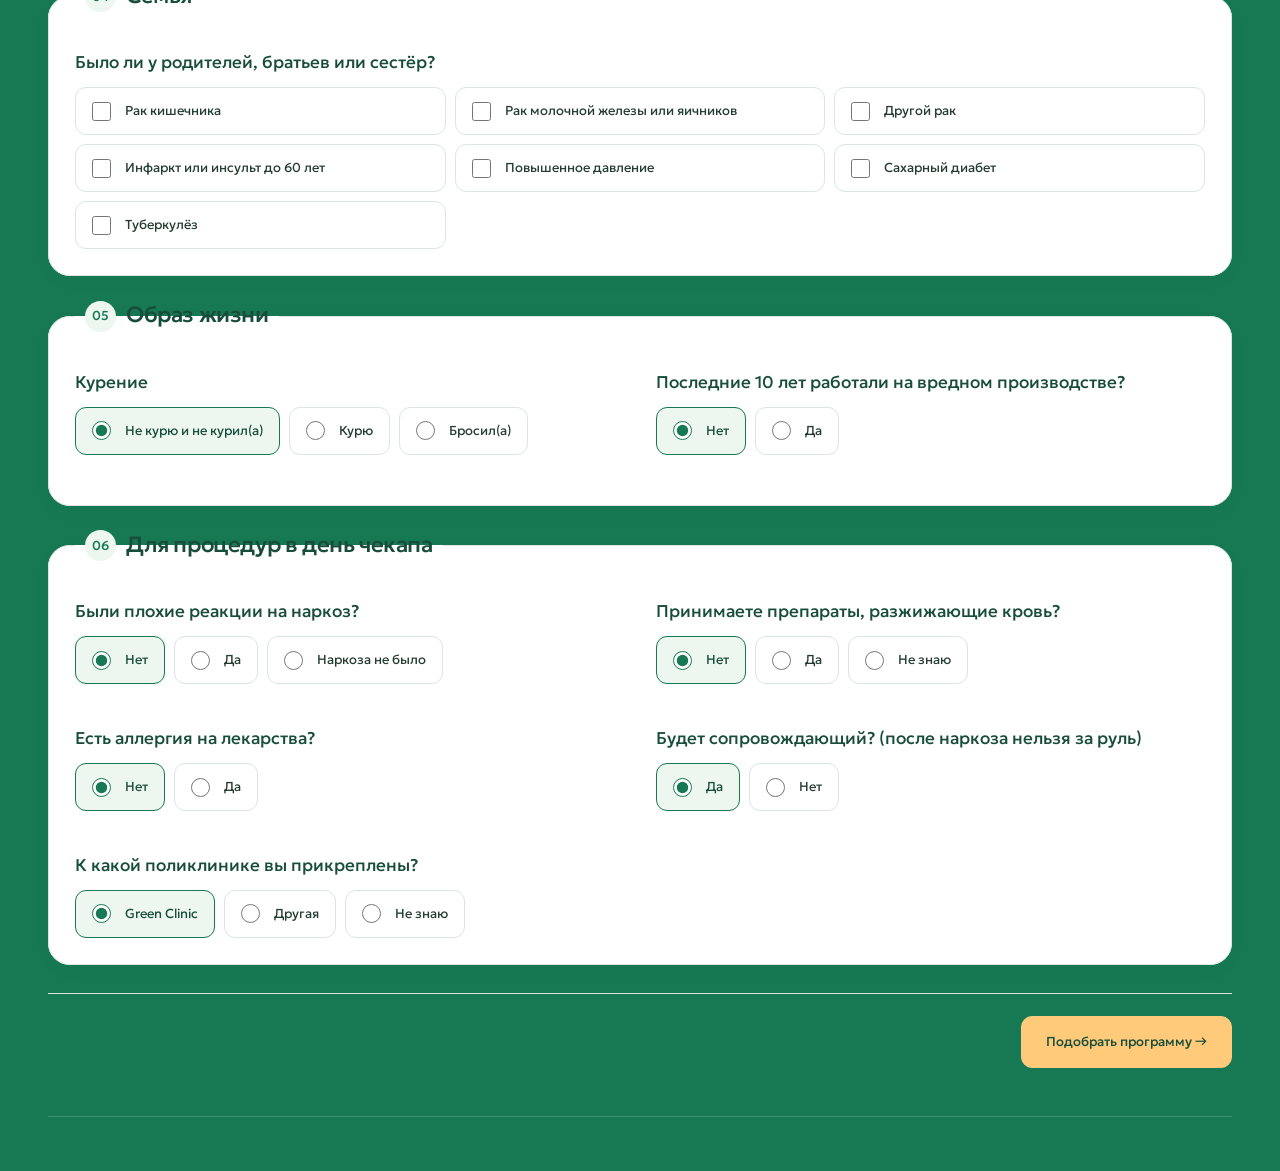
==== commit 76409f3b: "update design" ====
--- a/static/index.html
+++ b/static/index.html
@@ -3,6 +3,7 @@
 <head>
 <meta charset="utf-8">
 <meta name="viewport" content="width=device-width, initial-scale=1">
+<meta name="theme-color" content="#167953">
 <title>Check-up Intelligence — PRIME</title>
 <link rel="stylesheet" href="/static/style.css">
 <style>/* правки 30.09 после ревью медэксперта — поверх темы */
@@ -18,7 +19,7 @@
 <header class="topbar">
   <a class="brand" href="/"><img src="/static/anketa/logo.svg" alt="Green Clinic" height="34"> <span>зелёный коридор чекапа PRIME</span></a>
   <button class="play-btn" id="btn-play" title="Автопоказ: один пациент проходит все этапы">▶ Демо</button>
-  <nav class="steps" id="steps">
+  <nav class="steps" id="steps" aria-label="Этапы чекапа">
     <button data-view="anketa" class="step active"><b>1</b> Анкета</button>
     <button data-view="program" class="step"><b>2</b> Программа</button>
     <button data-view="prep" class="step"><b>3</b> Подготовка</button>
--- a/static/style.css
+++ b/static/style.css
@@ -446,6 +446,110 @@
   *, *::before, *::after { transition: none !important; animation: none !important; scroll-behavior: auto !important; }
 }
 
+/* Match the questionnaire's green canvas, white panels and quiet typography.
+   Keep the existing screen layouts and print sheet independent of this theme. */
+@media screen {
+  body {
+    min-height: 100vh;
+    background: radial-gradient(ellipse at 0% 75%, #23996a66, transparent 55%), #167953;
+    background-attachment: fixed;
+    font-size: 15px;
+    line-height: 1.7;
+  }
+  .topbar {
+    position: relative;
+    max-width: 1360px;
+    margin: auto;
+    padding: 24px 48px;
+    gap: 24px;
+    background: transparent;
+    border-bottom: 1px solid #ffffff26;
+    box-shadow: none;
+  }
+  .topbar .brand { gap: 28px; font-size: 12px; font-weight: 300; letter-spacing: 0; }
+  .topbar .brand img { width: 166px; height: 62px; padding: 0; border: 0; }
+  .topbar .brand span { color: #ffffffd9; }
+  .topbar .play-btn { font-size: 12px; font-weight: 450; }
+  .steps { gap: 10px; flex-wrap: wrap; }
+  .step { justify-content: flex-start; padding: 8px 10px; border-color: transparent; font-size: 12px; color: #ffffffd9; }
+  .step b { min-width: 32px; height: 32px; border: 1px solid #ffffff45; color: inherit; font-size: 12px; }
+  .step.active { background: #ffffff0d; border-color: #ffffff45; color: #fff; }
+  .step.active b { background: var(--accent); border-color: var(--accent); color: var(--ink); }
+  .step-clinic { background: transparent; }
+  .step[data-view='morning'] { margin-left: 0; }
+  main { max-width: 1280px; padding: 44px 48px 48px; }
+  .view-head { max-width: 840px; margin-bottom: 28px; }
+  .view-head::before { width: 7px; height: 7px; border-radius: 50%; margin-bottom: 18px; }
+  .view-head h1 { color: #fff; font-size: clamp(32px, 3.5vw, 48px); font-weight: 400; line-height: 1.15; letter-spacing: -1.8px; }
+  .view-head .lead { color: #ffffffd9; font-size: 14px; font-weight: 300; line-height: 1.8; }
+  .view-head .muted { color: #ffffffbd; }
+  .view-head .accent { color: var(--accent); }
+  .samples { border-color: #ffffff29; }
+  .samples .chip { color: #fff; border-color: #ffffff45; }
+  .samples .chip:hover { background: #ffffff15; border-color: var(--accent); }
+  #program, #prep, #curator, #card, #morning, #scenario {
+    min-width: 0;
+    padding: 32px 36px;
+    border-radius: 24px;
+    background: #fff;
+    box-shadow: 0 18px 70px #09483125;
+  }
+  h2 { font-size: 25px; font-weight: 450; letter-spacing: -.9px; }
+  h3 { font-size: 18px; font-weight: 450; }
+  b, strong { font-weight: 500; }
+  .small { font-size: 12px; }
+  .meta { font-size: 11px; }
+  .card { padding: 20px; border-radius: 13px; box-shadow: none; }
+  .card.free, .card.prime, .card.extra { border-top-width: 1px; border-left-width: 4px; }
+  .card.free { border-left-color: var(--free); }
+  .card.prime { border-left-color: var(--ink); }
+  .card.extra { border-left-color: var(--accent); }
+  .pill, .pill-free-s { border-radius: 999px; font-size: 11px; }
+  .chip, .choice label { font-size: 13px; }
+  .btn-primary, .btn { font-size: 13px; font-weight: 450; }
+  .btn { background: var(--free-bg); border-color: var(--line); color: var(--free); }
+  .btn:hover:not(:disabled) { border-color: var(--free); }
+  input[type='text'], input[type='number'], input[type='date'], input:not([type]), select, .note { font-size: 14px; }
+  .tbl th { background: var(--free-bg); color: var(--ink); font-size: 13px; }
+  .tbl td { font-size: 13px; }
+  .route, .tbl, .next, .gantt, .load { border-radius: 13px; }
+  .route .time, .r-title { font-size: 17px; }
+  .prep-line, .prep-info summary, .g-label, .l-row { font-size: 14px; }
+  .kpi { border-radius: 13px; padding: 20px; box-shadow: none; }
+  .kpi b { font-size: 30px; font-weight: 450; }
+  .kpi span { font-size: 12px; }
+  .compare { border-radius: 13px; }
+  .compare b { font-size: 27px; font-weight: 450; }
+  .foot { max-width: 1184px; margin-inline: auto; border-color: #ffffff29; color: #ffffffbd; font-size: 10px; font-weight: 300; }
+  .foot a { color: inherit; }
+}
+@media screen and (max-width: 900px) {
+  .topbar { padding: 20px 28px; }
+  main { padding: 32px 28px; }
+  #program, #prep, #curator, #card, #morning, #scenario { padding: 28px 25px; }
+  .foot { margin-inline: 28px; }
+}
+@media screen and (max-width: 650px) {
+  .topbar { padding: 13px 20px; gap: 16px 10px; }
+  .topbar .brand img { flex-basis: 130px; width: 130px; height: 47px; }
+  .topbar .brand span { display: none; }
+  .topbar .play-btn { padding: 10px 14px; font-size: 12px; }
+  .steps { display: grid; grid-template-columns: repeat(2, minmax(0, 1fr)); gap: 6px; }
+  .step { min-width: 0; gap: 7px; padding: 7px; white-space: normal; }
+  .step b { flex-shrink: 0; min-width: 28px; height: 28px; }
+  main { padding: 28px 16px 30px; }
+  .view-head { padding-inline: 10px; }
+  .view-head h1 { font-size: 34px; letter-spacing: -1.2px; }
+  .view-head .lead { font-size: 12px; }
+  #program, #prep, #curator, #card, #morning, #scenario { padding: 24px 18px; border-radius: 20px; }
+  h2 { font-size: 23px; }
+  .card { padding: 16px; }
+  .grid2 { gap: 16px; }
+  .compare b { font-size: 25px; }
+  input[type='text'], input[type='number'], input[type='date'], input:not([type]), select, .note { font-size: 16px; }
+  .foot { margin-inline: 26px; font-size: 9px; }
+}
+
 /* Print only the final sheet; hidden screens must not create blank pages. */
 @page { size: A4; margin: 14mm; }
 @media print {
